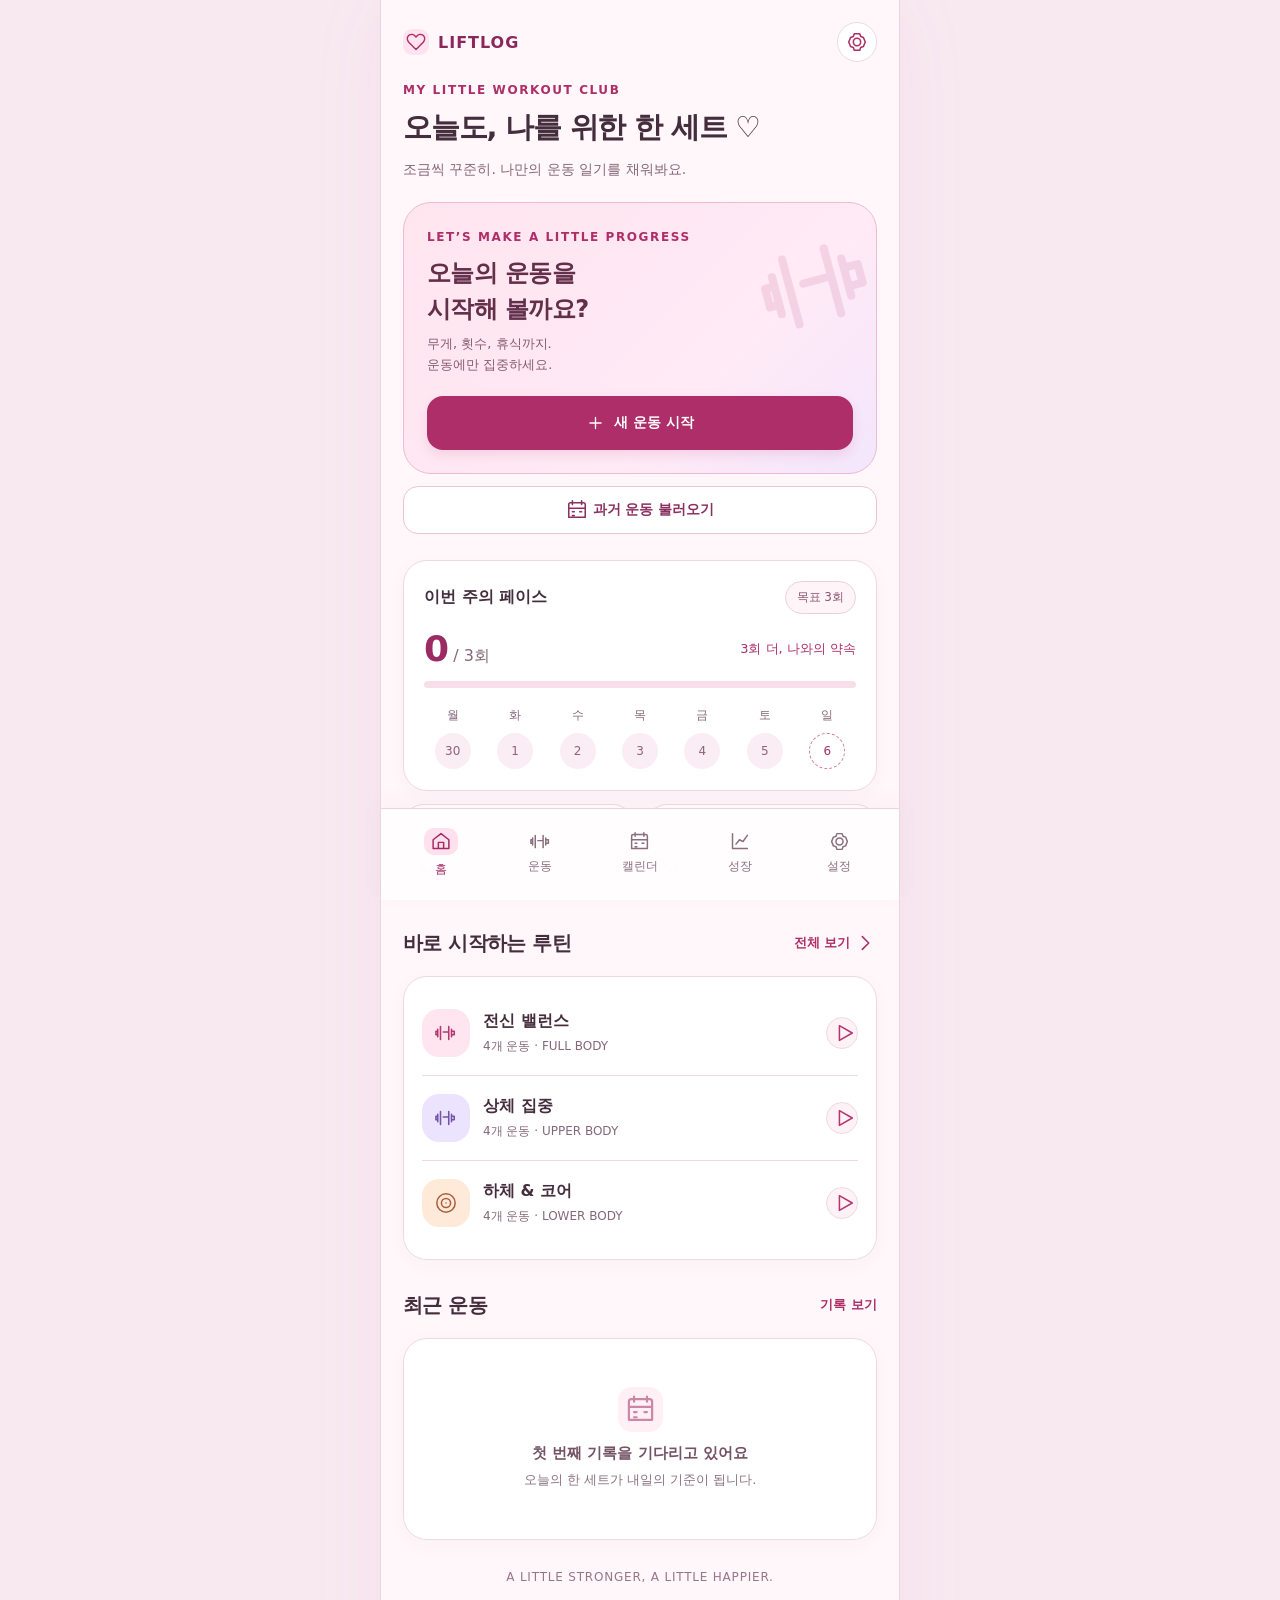
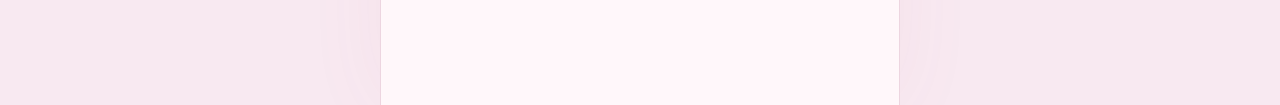
==== web/index.html @ 6907bd42 "Add iPhone installable web app and Berry Club design (v1.2.0)" ====
<!doctype html><html lang="ko"><head><meta charset="utf-8"><meta name="viewport" content="width=device-width,initial-scale=1,viewport-fit=cover"><meta name="theme-color" content="#fff7fa"><meta http-equiv="Content-Security-Policy" content="default-src 'self' data:; style-src 'self' 'unsafe-inline'; script-src 'self'; connect-src 'self'; img-src 'self' data:; object-src 'none'; base-uri 'none'"><meta name="apple-mobile-web-app-capable" content="yes"><meta name="apple-mobile-web-app-status-bar-style" content="default"><meta name="apple-mobile-web-app-title" content="리프트로그"><link rel="apple-touch-icon" href="apple-touch-icon.png"><link rel="manifest" href="manifest.webmanifest"><link rel="icon" href="icon-192.png"><meta name="description" content="나를 위한 귀여운 운동 기록. 캘린더, 타이머, 과거 운동 불러오기."><title>리프트로그 · LIFTLOG</title><link rel="stylesheet" href="style.css"><link rel="stylesheet" href="theme.css"></head><body><div id="app"></div><div id="overlay"></div><div id="toast" role="status"></div><input id="backup-file" type="file" accept="application/json,.json" hidden><script src="app.js"></script><script src="pwa.js"></script></body></html>
---- web/style.css ----
:root{--bg:#11151e;--surface:#1b222e;--raised:#252f3c;--border:#303947;--text:#f3f5f7;--muted:#98a3b4;--lime:#c8fa71;--blue:#a3c6ff;--red:#ffa5a5;--font:system-ui,-apple-system,'Segoe UI',sans-serif}*{box-sizing:border-box}html{color-scheme:dark}body{margin:0;background:var(--bg);color:var(--text);font-family:var(--font);font-size:14px;-webkit-tap-highlight-color:transparent}button,input,textarea,select{font:inherit}button{cursor:pointer;color:inherit;border:0;background:none}button:disabled{opacity:.35;cursor:default}button:focus-visible,input:focus-visible,textarea:focus-visible,select:focus-visible{outline:2px solid var(--lime);outline-offset:3px}input,textarea,select{background:var(--raised);color:var(--text);border:1px solid var(--border);border-radius:10px;padding:12px;min-width:0}textarea{resize:vertical;width:100%}h1,h2,h3,p{margin:0}h1{font-size:30px;letter-spacing:-1.3px;line-height:1.4}h2{font-size:20px;letter-spacing:-.6px}h3{font-size:16px}p{line-height:1.6}.muted{color:var(--muted)}.lime{color:var(--lime)}.small{font-size:12px}.eyebrow{font-size:10px;font-weight:800;letter-spacing:2.4px;color:var(--lime)}.screen{max-width:520px;margin:0 auto;min-height:100dvh;padding:24px 22px 116px}.head{display:flex;align-items:center;justify-content:space-between;margin-bottom:24px}.brand{font-size:17px;font-weight:900;letter-spacing:2px;display:flex;align-items:center;gap:9px}.brand svg{color:var(--lime)}.avatar,.icon-btn{width:40px;height:40px;border-radius:50%;background:var(--surface);display:grid;place-items:center}.avatar{color:var(--lime)}.icon{width:22px;height:22px;stroke:currentColor;stroke-width:1.7;fill:none;stroke-linecap:round;stroke-linejoin:round;vertical-align:middle}.row{display:flex;align-items:center;justify-content:space-between;gap:10px}.gap{gap:12px}.section{margin-top:26px}.section-title{margin-bottom:14px}.card{background:var(--surface);border:1px solid var(--border);border-radius:20px;padding:20px}.hero{position:relative;overflow:hidden;margin-top:23px;padding:25px;background:linear-gradient(120deg,#263730,#20292c);border:1px solid #445b40;border-radius:22px}.hero h2{font-size:24px;margin:10px 0 7px;position:relative;z-index:1;line-height:1.35}.hero p{max-width:230px;color:#b7c5bc;font-size:12px;position:relative;z-index:1}.hero-art{position:absolute;right:-15px;top:12px;width:135px;height:125px;transform:rotate(-20deg);opacity:.16;color:var(--lime)}.primary{background:var(--lime);color:#182119;font-weight:800;padding:16px 20px;border-radius:13px;display:flex;align-items:center;justify-content:center;gap:9px;width:100%;min-height:51px}.primary .icon{width:19px}.hero .primary{margin-top:23px}.secondary{background:var(--raised);border:1px solid var(--border);padding:12px 15px;border-radius:12px;font-weight:650}.text-btn{color:var(--lime);font-size:12px;font-weight:650;padding:7px 0}.pill{border:1px solid var(--border);color:var(--muted);font-size:11px;border-radius:30px;padding:7px 11px;background:var(--surface);display:inline-flex;align-items:center;gap:4px}.pill.active{background:var(--lime);color:#172014;border-color:var(--lime)}.week{display:grid;grid-template-columns:repeat(7,1fr);gap:5px;margin-top:21px}.day{text-align:center;font-size:11px;color:var(--muted)}.day span{display:grid;place-items:center;width:33px;height:33px;margin:9px auto 0;border-radius:50%;background:#252d3a;color:#bcc4ce}.day.done span{background:var(--lime);color:#172014}.day.today span{outline:1px solid var(--lime);color:var(--lime);background:transparent}.day.done.today span{background:var(--lime);color:#172014}.stats{display:flex;gap:10px;margin-top:13px}.stat{flex:1;background:var(--surface);border:1px solid var(--border);border-radius:16px;padding:16px 13px}.stat-label{font-size:11px;color:var(--muted)}.stat-value{font-size:23px;font-weight:800;margin-top:9px;letter-spacing:-.5px}.stat-value small{font-size:11px;color:var(--muted);font-weight:500}.routine{display:flex;gap:13px;align-items:center;padding:17px 0;border-bottom:1px solid var(--border)}.routine:last-child{border-bottom:0}.routine-art{display:grid;place-items:center;flex:none;width:48px;height:48px;background:#28372c;border-radius:14px;color:var(--lime)}.routine-art.blue{background:#253249;color:var(--blue)}.routine-art.peach{background:#3a302c;color:#eebc9c}.routine-info{flex:1}.routine-info p{font-size:11px;color:var(--muted);margin-top:5px}.routine .icon-btn{width:32px;height:32px;background:var(--raised)}.nav{position:fixed;bottom:0;left:50%;transform:translateX(-50%);width:100%;max-width:520px;display:flex;align-items:center;padding:12px 10px max(14px,env(safe-area-inset-bottom));background:#151b25f5;border-top:1px solid var(--border);backdrop-filter:blur(18px);z-index:10}.nav button{flex:1;color:#7f8b9c;font-size:10px;display:flex;align-items:center;gap:6px;flex-direction:column;padding:4px}.nav button.active{color:var(--lime)}.nav .icon{width:21px;height:21px}.empty{text-align:center;padding:24px 15px;color:var(--muted)}.empty .icon{width:36px;height:36px;color:#758497;margin-bottom:12px}.empty h3{color:var(--text);font-size:14px;margin-bottom:7px}.empty p{font-size:12px}.empty .secondary{margin-top:16px}.tip{display:flex;gap:13px;padding:17px;border-radius:15px;background:#1b2635;color:var(--blue);font-size:12px}.tip .icon{flex:none}.divider{height:1px;background:var(--border);margin:20px 0}.calendar-head{display:flex;align-items:center;justify-content:space-between;margin:20px 0}.calendar-grid{display:grid;grid-template-columns:repeat(7,1fr);gap:6px}.calendar-grid .label{font-size:11px;color:var(--muted);text-align:center;padding-bottom:13px}.calendar-date{height:46px;border-radius:13px;position:relative;font-size:14px}.calendar-date.today{border:1px solid #566d42}.calendar-date.has-record:after{content:'';width:4px;height:4px;background:var(--lime);border-radius:50%;position:absolute;bottom:6px;left:calc(50% - 2px)}.calendar-date.selected{background:var(--lime);color:#192114;font-weight:800}.calendar-date.selected:after{background:#192114}.calendar-date.future{color:#4e5a6b}.log-card{margin-top:12px;padding:18px}.log-card p{font-size:12px;color:var(--muted);margin-top:8px}.log-card .log-metrics{margin-top:16px;display:flex;gap:20px;font-size:12px;color:var(--blue)}.badge{font-size:10px;letter-spacing:.5px;background:#2a392c;color:var(--lime);border-radius:6px;padding:5px 8px}.detail-exercise{border-bottom:1px solid var(--border);padding:15px 0}.detail-exercise:last-child{border:0}.detail-exercise h3{margin-bottom:10px}.set-labels,.set-row{display:grid;grid-template-columns:28px 1fr 1fr 38px;gap:8px;align-items:center}.set-labels{font-size:10px;color:var(--muted);text-align:center;margin:18px 0 10px}.set-row{margin-bottom:9px}.set-row input{text-align:center;width:100%;padding:12px 3px;font-size:16px}.set-number{text-align:center;color:var(--muted);font-size:12px}.check{height:40px;border-radius:10px;background:var(--raised);color:var(--muted)}.check.done{background:var(--lime);color:#1a2415}.set-row.done input{background:#253226;border-color:#3d4d36}.exercise-card{margin-top:14px;padding:18px}.exercise-card .last{font-size:11px;color:var(--muted);margin-top:8px}.add-set{width:100%;margin-top:6px;border-radius:10px;background:var(--raised);padding:12px;color:var(--muted);font-size:12px}.workout-top{position:sticky;top:0;z-index:5;background:var(--bg);padding:0 0 13px}.workout-header{display:flex;justify-content:space-between;align-items:center}.elapsed{font-variant-numeric:tabular-nums;color:var(--lime);font-size:12px}.workout-bottom{display:flex;gap:10px;margin-top:20px}.workout-bottom button{flex:1}.timer-float{position:fixed;bottom:18px;left:50%;transform:translateX(-50%);width:calc(100% - 32px);max-width:488px;background:#c8fa71;color:#152014;padding:14px 17px;display:flex;align-items:center;justify-content:space-between;gap:10px;border-radius:18px;z-index:20;box-shadow:0 8px 35px #0006}.timer-float b{font-size:23px;font-variant-numeric:tabular-nums}.timer-float .icon-btn{background:#15201416;color:#152014;width:32px;height:32px}.timer-float .small{font-size:10px}.timer-time{font-size:70px;font-weight:800;letter-spacing:-4px;font-variant-numeric:tabular-nums;text-align:center;margin:32px 0}.timer-circle{position:relative;margin:25px auto;width:220px;height:220px;display:grid;place-items:center}.timer-circle svg{position:absolute;inset:0;transform:rotate(-90deg)}.timer-circle .timer-time{font-size:54px;letter-spacing:-2px;margin:0}.timer-controls{display:flex;justify-content:center;gap:8px;flex-wrap:wrap}.setting-row{display:flex;justify-content:space-between;align-items:center;gap:15px;padding:18px 0;border-bottom:1px solid var(--border)}.setting-row:last-child{border:0}.setting-row p{font-size:11px;color:var(--muted);margin-top:5px}.segmented{background:var(--bg);padding:4px;display:flex;border-radius:10px}.segmented button{padding:9px 14px;border-radius:7px;font-size:12px;color:var(--muted)}.segmented button.active{background:var(--lime);color:#182114;font-weight:800}.switch{height:28px;width:47px;border-radius:20px;background:#45505e;padding:3px}.switch span{display:block;width:22px;height:22px;border-radius:50%;background:white}.switch.on{background:var(--lime)}.switch.on span{margin-left:19px;background:#182114}.danger{color:var(--red)}.overlay-backdrop{position:fixed;inset:0;z-index:50;background:#0009;display:flex;justify-content:center;align-items:flex-end}.sheet{width:100%;max-width:520px;background:#1a222e;border:1px solid var(--border);border-bottom:0;border-radius:26px 26px 0 0;max-height:90dvh;overflow-y:auto;padding:12px 22px 30px;box-shadow:0 -12px 60px #0004}.handle{width:34px;height:4px;background:#485363;border-radius:4px;margin:0 auto 19px}.sheet-head{display:flex;justify-content:space-between;align-items:center;margin-bottom:20px}.sheet .primary{margin-top:18px;position:sticky;bottom:0}.sheet-input{width:100%;margin:12px 0}.filters{display:flex;gap:7px;overflow-x:auto;padding:6px 0 14px;scrollbar-width:none}.filters .pill{white-space:nowrap;padding:9px 14px}.exercise-choice{width:100%;text-align:left;display:flex;align-items:center;gap:12px;padding:15px 0;border-bottom:1px solid var(--border)}.exercise-choice .routine-art{width:41px;height:41px;border-radius:11px}.exercise-choice .box{width:23px;height:23px;border:1px solid #506072;border-radius:7px;display:grid;place-items:center;margin-left:auto;color:transparent}.exercise-choice.selected .box{background:var(--lime);color:#152014;border-color:var(--lime)}.exercise-choice p{font-size:11px;color:var(--muted);margin-top:4px}.form-label{display:block;font-size:12px;color:var(--muted);margin:17px 0 6px}.form-label+input,.form-label+select{width:100%}.sheet-actions{display:flex;gap:10px;margin-top:20px}.sheet-actions button{flex:1;position:static!important;margin:0!important}.chart{width:100%;height:150px;margin-top:18px}.chart text{font-size:9px;fill:var(--muted)}.chart .line{stroke:var(--lime);fill:none;stroke-width:3;stroke-linecap:round;stroke-linejoin:round}.bar-chart{height:120px;display:flex;gap:13px;align-items:flex-end;padding-top:13px}.bar{flex:1;text-align:center;font-size:10px;color:var(--muted)}.bar div{background:var(--lime);min-height:3px;max-height:90px;border-radius:6px 6px 3px 3px;margin-bottom:8px}.bar:nth-child(2n) div{background:#7fae53}.progress-track{height:7px;background:#334033;border-radius:10px;overflow:hidden;margin-top:12px}.progress-track span{display:block;height:100%;background:var(--lime);border-radius:10px}.big-number{font-size:36px;font-weight:800;letter-spacing:-1px}.micro{font-size:10px;color:var(--muted)}.toast{position:fixed;bottom:96px;left:50%;transform:translateX(-50%);background:#f1f4ec;color:#172012;max-width:90%;padding:13px 20px;border-radius:12px;z-index:100;font-size:13px;box-shadow:0 4px 30px #0005}.welcome-line{margin-top:9px;color:var(--muted);font-size:12px}.note{margin-top:14px}.full{width:100%}.search{display:flex;align-items:center;gap:10px;background:var(--raised);padding:0 13px;border-radius:12px;margin:14px 0 12px}.search input{flex:1;border:0;padding-left:0;width:100%;background:transparent}.subtabs{display:flex;gap:20px;margin:22px 0}.subtabs button{font-size:14px;color:var(--muted);padding:10px 0;border-bottom:2px solid transparent}.subtabs .active{color:var(--lime);border-color:var(--lime)}.note-label{font-size:11px;margin-top:12px;display:block;color:var(--muted)}.session-name{width:100%;font-size:20px;font-weight:800;border:0;background:transparent;padding:10px 0}.app-footer{margin-top:26px;text-align:center;color:#596677;font-size:10px;line-height:1.8;letter-spacing:1px}.compact{padding:14px 18px}.chart-select{width:100%;margin-top:17px}.success-mark{width:72px;height:72px;margin:16px auto 20px;background:var(--lime);color:#172012;border-radius:50%;display:grid;place-items:center}.success-mark .icon{width:35px;height:35px}.history-sets{display:flex;flex-wrap:wrap;gap:7px}.history-sets span{background:var(--raised);border-radius:7px;padding:7px 9px;font-size:12px}.mini-tag{font-size:9px;letter-spacing:.8px;color:var(--blue);border:1px solid #445773;border-radius:5px;padding:4px 6px}@media(min-width:600px){body{background:#090d13}.screen{background:var(--bg);border-left:1px solid #232d39;border-right:1px solid #232d39}.overlay-backdrop{align-items:center}.sheet{border-radius:24px;border-bottom:1px solid var(--border);max-height:85dvh}.nav{border-left:1px solid #232d39;border-right:1px solid #232d39}}@media(prefers-reduced-motion:no-preference){.screen{animation:enter .2s ease-out}.sheet{animation:slide .2s ease-out}@keyframes enter{from{opacity:.6;transform:translateY(4px)}to{opacity:1;transform:none}}@keyframes slide{from{transform:translateY(25px);opacity:.5}to{transform:none;opacity:1}}}

.history-choice{margin:0 0 12px;text-align:left;padding:16px 18px}.history-exercises{color:var(--muted);font-size:11px;line-height:1.6;margin-top:10px;overflow-wrap:anywhere}.history-choice .icon{width:18px}
---- web/theme.css ----
/* Berry Club: shared Android and iPhone visual system */
:root{--bg:#fff7fa;--surface:#fff;--raised:#fff0f5;--border:#f0d9e3;--text:#442d3c;--muted:#856878;--lime:#ad2e68;--blue:#6650a4;--red:#b9364e;--font:ui-rounded,'SF Pro Rounded',system-ui,-apple-system,'Segoe UI',sans-serif}html{color-scheme:light}body{background:#f8e9f1;font-size:16px}.screen{padding-top:max(22px,env(safe-area-inset-top));padding-bottom:calc(116px + env(safe-area-inset-bottom));background:var(--bg)}h1{font-size:29px;letter-spacing:-1.2px;line-height:1.4}h2{font-size:20px}.brand{font-size:16px;letter-spacing:1px;color:#8c275c}.brand .icon{width:26px;height:26px;background:#ffe4ef;border-radius:9px;padding:3px}.avatar,.icon-btn{border:1px solid var(--border);background:#fff}.eyebrow{font-size:12px;letter-spacing:1.6px;color:#ad2e68}.small,.welcome-line,.last,.routine-info p,.note-label,.setting-row p{font-size:13px}.micro,.stat-label,.pill,.set-labels,.app-footer,.tip,.nav button{font-size:12px}.head{margin-bottom:21px}.welcome-line{font-size:14px;line-height:1.8;max-width:340px}.card{border:1px solid var(--border);border-radius:24px;box-shadow:0 5px 20px #8b375408}.hero{margin-top:20px;border:1px solid #efb9cf;background:linear-gradient(135deg,#ffe5ee,#ffeaf6 65%,#f3e6fd);padding:23px;border-radius:28px}.hero h2{font-size:24px;line-height:1.5;color:#632f4b}.hero p{color:#865970;font-size:13px}.hero-art{opacity:.13;color:#b23771;right:0;top:24px;transform:rotate(-15deg);width:115px;height:115px}.hero .primary{margin-top:21px}.primary{background:#ad2e68;color:#fff;border-radius:16px;font-size:14px;box-shadow:0 5px 12px #ad2e6820;min-height:50px}.secondary{background:#fff;color:#8b2f60;border:1px solid #eac5d6;border-radius:15px;font-size:14px;min-height:44px}.text-btn{color:#ad2e68;font-size:13px;min-height:38px}.pill{background:#fff5f9;color:#8d536d;border-color:#ecd0de}.pill.active{background:#ad2e68;border-color:#ad2e68;color:#fff}.stats{gap:12px}.stat{border-radius:21px;padding:18px 15px;border-color:#f0d9e3;background:#fff}.stat-value{font-size:26px;color:#843858}.stat-value small{font-size:12px;color:#856878}.progress-track{background:#f7dfe9;border-radius:15px}.progress-track span{background:linear-gradient(90deg,#cf6291,#aa3069)}.big-number{color:#9b2b63}.week{margin-top:18px}.day{font-size:12px}.day span{height:36px;width:36px;color:#8d6478;background:#faedf3}.day.done span,.day.done.today span{background:#ad2e68;color:white}.day.today span{background:#fff;border:1px dashed #ce7b9e;outline:none;color:#a13267}.routine-art{width:48px;height:48px;border-radius:17px;background:#ffe5ef;color:#b33870}.routine-art.blue{background:#ece4ff;color:#7253a4}.routine-art.peach{background:#ffeada;color:#ad603d}.routine .icon-btn{background:#fff2f7;color:#b33870}.routine{padding:18px 0}.routine-info p{font-size:12px}.mini-tag{font-size:11px;color:#8063a3;background:#f9f4ff;border-color:#dacbe9}.nav{background:#fffdfef5;border-color:#eed4e0;padding-top:13px;padding-bottom:max(16px,env(safe-area-inset-bottom));box-shadow:0 -6px 20px #ac42680a}.nav button{color:#8c6d7d;font-size:12px;padding:6px}.nav button.active{color:#a22b64}.nav button.active .icon{background:#ffe0ed;border-radius:10px;width:34px;height:27px;padding:3px 6px}.tip{background:#f6edff;color:#72558d;border:1px solid #e7d9f3;border-radius:18px;font-size:13px}.empty{color:#8b7380;padding:28px 14px}.empty .icon{color:#cb87a4;background:#fff0f6;padding:7px;border-radius:14px;width:45px;height:45px}.empty h3{font-size:15px;color:#745365}.empty p{font-size:13px}.calendar-date{height:46px;background:#fff;border-radius:15px;color:#795767}.calendar-date.today{border:1px dashed #ce7b9e}.calendar-date.selected{background:#ad2e68;color:#fff}.calendar-date.selected:after{background:white}.calendar-date.future{color:#b9a1ad}.calendar-grid .label{font-size:12px}.badge{background:#ffe5ee;color:#9a3161;font-size:11px;border-radius:9px}.log-card .log-metrics{color:#8b4382;flex-wrap:wrap;font-size:13px;gap:12px}.log-card p{font-size:13px}.workout-top{background:var(--bg)}.exercise-card{padding:19px;border-radius:23px}.set-labels{font-size:12px;grid-template-columns:28px 1fr 1fr 44px}.set-row{grid-template-columns:28px 1fr 1fr 44px}.set-row input{background:#fff7fa;border-color:#efd6e1;border-radius:13px;font-size:16px;height:46px;color:#563247}.check{height:44px;border-radius:13px;background:#fff0f6;color:#b98ba2;border:1px solid #eed0df}.check.done{background:#ad2e68;color:white;border-color:#ad2e68}.set-row.done input{background:#ffedf4;border-color:#dda2bb}.add-set{background:#fff3f8;color:#985574;border:1px dashed #eac5d7;border-radius:13px;font-size:13px;min-height:44px}.set-number{color:#99748a;font-size:13px}.session-name{background:transparent;color:#69394f}.elapsed{color:#9b3266;font-size:13px}.workout-bottom button{font-size:13px;padding-left:10px;padding-right:10px}.timer-float{background:#ad2e68;color:white;border:1px solid #992d61;border-radius:22px}.timer-float .icon-btn{background:#ffffff20;border:0;color:white;width:40px;height:40px}.timer-float .small{font-size:12px}.timer-float .row{gap:8px}.timer-circle .timer-time{color:#8f2e60}.overlay-backdrop{background:#62314965;backdrop-filter:blur(3px)}.sheet{background:#fffbfd;border-color:#efd1df;border-radius:30px 30px 0 0;padding-bottom:max(30px,env(safe-area-inset-bottom));box-shadow:0 -12px 60px #71305215}.handle{background:#e3b4c9;width:40px;height:5px}.search{background:#fff0f6;border:1px solid #edd0df;color:#aa6c8b}.search input{background:transparent;font-size:16px;color:#543044}.exercise-choice{padding:17px 0}.exercise-choice p{font-size:12px}.exercise-choice .box{border-color:#ddabc2;background:#fff;border-radius:8px;flex-shrink:0}.exercise-choice.selected .box{background:#ad2e68;border-color:#ad2e68;color:#fff}.history-sets span{background:#fff0f6;color:#864766;font-size:13px}.history-exercises{font-size:12px}.history-choice{border-radius:20px}.segmented{background:#ffedf5}.segmented button{font-size:14px;padding:10px 12px}.segmented button.active{background:#ad2e68;color:white}.switch{background:#e4cad7;min-height:28px}.switch.on{background:#ad2e68}.switch.on span{background:white}.toast{background:#68284e;color:#fff;border:1px solid #8d426c;font-size:14px;border-radius:17px}.bar div{background:#bc4a81}.bar:nth-child(2n) div{background:#dfa2be}.chart .line{stroke:#ad2e68}.chart text{font-size:11px}.success-mark{background:#ffe0ec;color:#a32d64}.app-footer{color:#977688;letter-spacing:.8px;font-size:12px;line-height:1.9}.danger{color:#b9364e}.setting-row{gap:10px}.setting-row h3{font-size:15px}select{background:#fff1f7;border-color:#e9c9d8;color:#77435e;padding:11px 8px}.setting-row select{font-size:14px}.form-label{font-size:14px}.form-label+input,.form-label+select{font-size:16px}.install-note{padding:16px;background:#fff;border:1px dashed #d78caf;border-radius:18px;margin-top:15px;font-size:13px;color:#905371}.flower-tag{color:#b54077;font-size:16px;letter-spacing:6px}.record-stamp{color:#b64179}.ios-install-heading{font-size:15px;color:#904165}.settings-ios{margin-top:16px}.ios-install-actions{display:flex;gap:8px;flex-wrap:wrap}.ios-install-actions button{flex:1;white-space:nowrap}input,textarea{font-size:16px}input[type=number]{appearance:textfield}input::-webkit-inner-spin-button{appearance:none}#workout-notes{background:#fff;border-color:var(--border)}@media(min-width:600px){.screen,.nav{border-left:1px solid #edd5e0;border-right:1px solid #edd5e0}.screen{box-shadow:0 0 80px #bf5c7b0d}.sheet{border-radius:28px}}@media(max-width:360px){.screen{padding-left:16px;padding-right:16px}.hero{padding:20px}.timer-float .row{gap:4px}.timer-float .small{font-size:11px}.big-number{font-size:32px}}@media(prefers-reduced-motion:no-preference){.primary:active,.secondary:active,.check:active{transform:scale(.98);transition:transform .15s}.nav button.active .icon{animation:pop .3s ease-out}@keyframes pop{50%{transform:scale(1.12)}100%{transform:scale(1)}}}
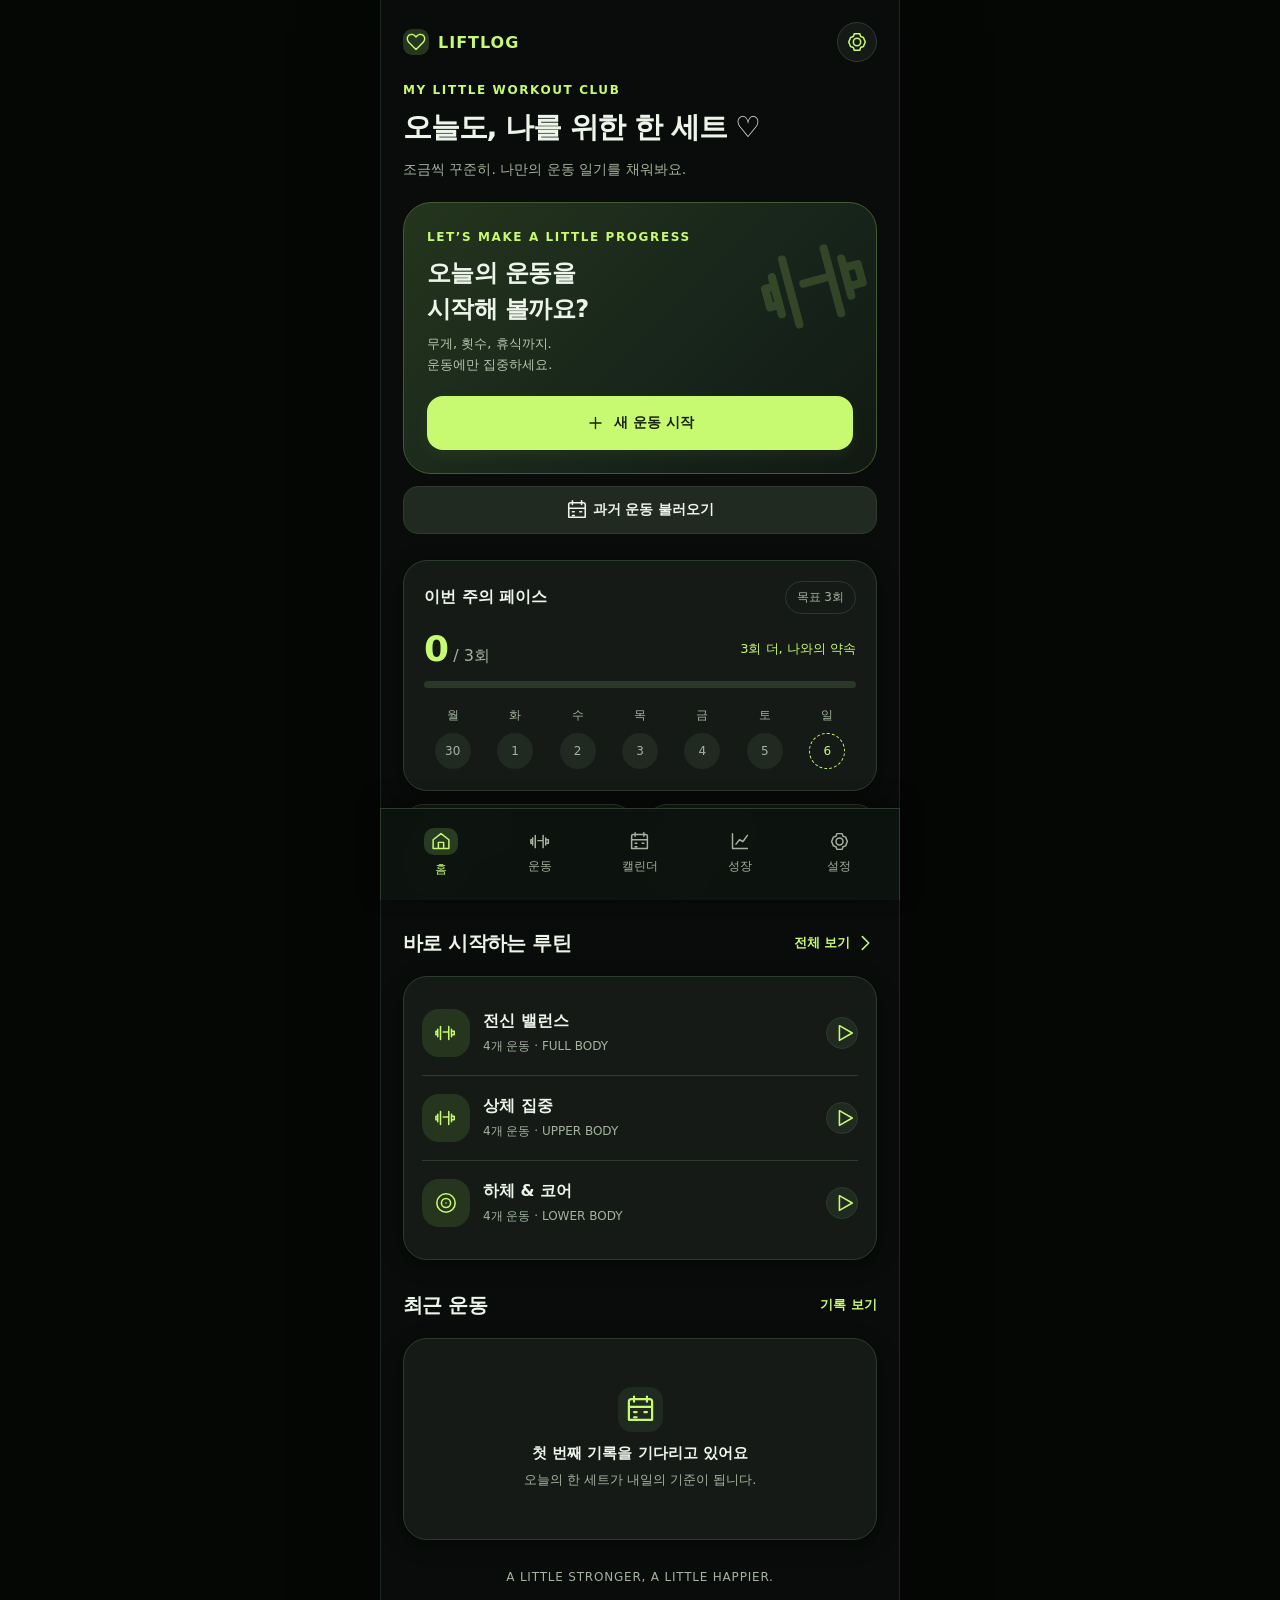
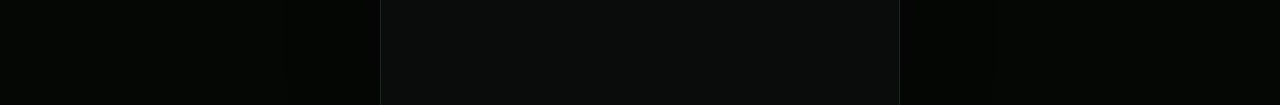
==== commit dc0c7cc1: "Apply black and lime theme across app, timer and widgets (1.3.1)" ====
--- a/web/index.html
+++ b/web/index.html
@@ -1 +1,2 @@
-<!doctype html><html lang="ko"><head><meta charset="utf-8"><meta name="viewport" content="width=device-width,initial-scale=1,viewport-fit=cover"><meta name="theme-color" content="#fff7fa"><meta http-equiv="Content-Security-Policy" content="default-src 'self' data:; style-src 'self' 'unsafe-inline'; script-src 'self'; connect-src 'self'; img-src 'self' data:; object-src 'none'; base-uri 'none'"><meta name="apple-mobile-web-app-capable" content="yes"><meta name="apple-mobile-web-app-status-bar-style" content="default"><meta name="apple-mobile-web-app-title" content="리프트로그"><link rel="apple-touch-icon" href="apple-touch-icon.png"><link rel="manifest" href="manifest.webmanifest"><link rel="icon" href="icon-192.png"><meta name="description" content="나를 위한 귀여운 운동 기록. 캘린더, 타이머, 과거 운동 불러오기."><title>리프트로그 · LIFTLOG</title><link rel="stylesheet" href="style.css"><link rel="stylesheet" href="theme.css"></head><body><div id="app"></div><div id="overlay"></div><div id="toast" role="status"></div><input id="backup-file" type="file" accept="application/json,.json" hidden><script src="app.js"></script><script src="pwa.js"></script></body></html>
+<!doctype html><html lang="ko"><head><meta charset="utf-8"><meta name="viewport" content="width=device-width,initial-scale=1,viewport-fit=cover"><meta name="theme-color" content="#090c0a"><meta http-equiv="Content-Security-Policy" content="default-src 'self' data:; style-src 'self' 'unsafe-inline'; script-src 'self'; connect-src 'self'; img-src 'self' data:; object-src 'none'; base-uri 'none'"><meta name="apple-mobile-web-app-capable" content="yes"><meta name="apple-mobile-web-app-status-bar-style" content="black-translucent"><meta name="apple-mobile-web-app-title" content="리프트로그"><link rel="apple-touch-icon" href="apple-touch-icon.png"><link rel="manifest" href="manifest.webmanifest"><link rel="icon" href="icon-192.png"><meta name="description" content="나를 위한 귀여운 운동 기록. 캘린더, 타이머, 과거 운동 불러오기."><title>리프트로그 · LIFTLOG</title><link rel="stylesheet" href="style.css"><link rel="stylesheet" href="theme.css"></head><body><div id="app"></div><div id="overlay"></div><div id="toast" role="status"></div><input id="backup-file" type="file" accept="application/json,.json" hidden><script src="app.js"></script><script src="pwa.js"></script></body></html>
+
--- a/web/theme.css
+++ b/web/theme.css
@@ -1,2 +1,37 @@
 /* Berry Club: shared Android and iPhone visual system */
-:root{--bg:#fff7fa;--surface:#fff;--raised:#fff0f5;--border:#f0d9e3;--text:#442d3c;--muted:#856878;--lime:#ad2e68;--blue:#6650a4;--red:#b9364e;--font:ui-rounded,'SF Pro Rounded',system-ui,-apple-system,'Segoe UI',sans-serif}html{color-scheme:light}body{background:#f8e9f1;font-size:16px}.screen{padding-top:max(22px,env(safe-area-inset-top));padding-bottom:calc(116px + env(safe-area-inset-bottom));background:var(--bg)}h1{font-size:29px;letter-spacing:-1.2px;line-height:1.4}h2{font-size:20px}.brand{font-size:16px;letter-spacing:1px;color:#8c275c}.brand .icon{width:26px;height:26px;background:#ffe4ef;border-radius:9px;padding:3px}.avatar,.icon-btn{border:1px solid var(--border);background:#fff}.eyebrow{font-size:12px;letter-spacing:1.6px;color:#ad2e68}.small,.welcome-line,.last,.routine-info p,.note-label,.setting-row p{font-size:13px}.micro,.stat-label,.pill,.set-labels,.app-footer,.tip,.nav button{font-size:12px}.head{margin-bottom:21px}.welcome-line{font-size:14px;line-height:1.8;max-width:340px}.card{border:1px solid var(--border);border-radius:24px;box-shadow:0 5px 20px #8b375408}.hero{margin-top:20px;border:1px solid #efb9cf;background:linear-gradient(135deg,#ffe5ee,#ffeaf6 65%,#f3e6fd);padding:23px;border-radius:28px}.hero h2{font-size:24px;line-height:1.5;color:#632f4b}.hero p{color:#865970;font-size:13px}.hero-art{opacity:.13;color:#b23771;right:0;top:24px;transform:rotate(-15deg);width:115px;height:115px}.hero .primary{margin-top:21px}.primary{background:#ad2e68;color:#fff;border-radius:16px;font-size:14px;box-shadow:0 5px 12px #ad2e6820;min-height:50px}.secondary{background:#fff;color:#8b2f60;border:1px solid #eac5d6;border-radius:15px;font-size:14px;min-height:44px}.text-btn{color:#ad2e68;font-size:13px;min-height:38px}.pill{background:#fff5f9;color:#8d536d;border-color:#ecd0de}.pill.active{background:#ad2e68;border-color:#ad2e68;color:#fff}.stats{gap:12px}.stat{border-radius:21px;padding:18px 15px;border-color:#f0d9e3;background:#fff}.stat-value{font-size:26px;color:#843858}.stat-value small{font-size:12px;color:#856878}.progress-track{background:#f7dfe9;border-radius:15px}.progress-track span{background:linear-gradient(90deg,#cf6291,#aa3069)}.big-number{color:#9b2b63}.week{margin-top:18px}.day{font-size:12px}.day span{height:36px;width:36px;color:#8d6478;background:#faedf3}.day.done span,.day.done.today span{background:#ad2e68;color:white}.day.today span{background:#fff;border:1px dashed #ce7b9e;outline:none;color:#a13267}.routine-art{width:48px;height:48px;border-radius:17px;background:#ffe5ef;color:#b33870}.routine-art.blue{background:#ece4ff;color:#7253a4}.routine-art.peach{background:#ffeada;color:#ad603d}.routine .icon-btn{background:#fff2f7;color:#b33870}.routine{padding:18px 0}.routine-info p{font-size:12px}.mini-tag{font-size:11px;color:#8063a3;background:#f9f4ff;border-color:#dacbe9}.nav{background:#fffdfef5;border-color:#eed4e0;padding-top:13px;padding-bottom:max(16px,env(safe-area-inset-bottom));box-shadow:0 -6px 20px #ac42680a}.nav button{color:#8c6d7d;font-size:12px;padding:6px}.nav button.active{color:#a22b64}.nav button.active .icon{background:#ffe0ed;border-radius:10px;width:34px;height:27px;padding:3px 6px}.tip{background:#f6edff;color:#72558d;border:1px solid #e7d9f3;border-radius:18px;font-size:13px}.empty{color:#8b7380;padding:28px 14px}.empty .icon{color:#cb87a4;background:#fff0f6;padding:7px;border-radius:14px;width:45px;height:45px}.empty h3{font-size:15px;color:#745365}.empty p{font-size:13px}.calendar-date{height:46px;background:#fff;border-radius:15px;color:#795767}.calendar-date.today{border:1px dashed #ce7b9e}.calendar-date.selected{background:#ad2e68;color:#fff}.calendar-date.selected:after{background:white}.calendar-date.future{color:#b9a1ad}.calendar-grid .label{font-size:12px}.badge{background:#ffe5ee;color:#9a3161;font-size:11px;border-radius:9px}.log-card .log-metrics{color:#8b4382;flex-wrap:wrap;font-size:13px;gap:12px}.log-card p{font-size:13px}.workout-top{background:var(--bg)}.exercise-card{padding:19px;border-radius:23px}.set-labels{font-size:12px;grid-template-columns:28px 1fr 1fr 44px}.set-row{grid-template-columns:28px 1fr 1fr 44px}.set-row input{background:#fff7fa;border-color:#efd6e1;border-radius:13px;font-size:16px;height:46px;color:#563247}.check{height:44px;border-radius:13px;background:#fff0f6;color:#b98ba2;border:1px solid #eed0df}.check.done{background:#ad2e68;color:white;border-color:#ad2e68}.set-row.done input{background:#ffedf4;border-color:#dda2bb}.add-set{background:#fff3f8;color:#985574;border:1px dashed #eac5d7;border-radius:13px;font-size:13px;min-height:44px}.set-number{color:#99748a;font-size:13px}.session-name{background:transparent;color:#69394f}.elapsed{color:#9b3266;font-size:13px}.workout-bottom button{font-size:13px;padding-left:10px;padding-right:10px}.timer-float{background:#ad2e68;color:white;border:1px solid #992d61;border-radius:22px}.timer-float .icon-btn{background:#ffffff20;border:0;color:white;width:40px;height:40px}.timer-float .small{font-size:12px}.timer-float .row{gap:8px}.timer-circle .timer-time{color:#8f2e60}.overlay-backdrop{background:#62314965;backdrop-filter:blur(3px)}.sheet{background:#fffbfd;border-color:#efd1df;border-radius:30px 30px 0 0;padding-bottom:max(30px,env(safe-area-inset-bottom));box-shadow:0 -12px 60px #71305215}.handle{background:#e3b4c9;width:40px;height:5px}.search{background:#fff0f6;border:1px solid #edd0df;color:#aa6c8b}.search input{background:transparent;font-size:16px;color:#543044}.exercise-choice{padding:17px 0}.exercise-choice p{font-size:12px}.exercise-choice .box{border-color:#ddabc2;background:#fff;border-radius:8px;flex-shrink:0}.exercise-choice.selected .box{background:#ad2e68;border-color:#ad2e68;color:#fff}.history-sets span{background:#fff0f6;color:#864766;font-size:13px}.history-exercises{font-size:12px}.history-choice{border-radius:20px}.segmented{background:#ffedf5}.segmented button{font-size:14px;padding:10px 12px}.segmented button.active{background:#ad2e68;color:white}.switch{background:#e4cad7;min-height:28px}.switch.on{background:#ad2e68}.switch.on span{background:white}.toast{background:#68284e;color:#fff;border:1px solid #8d426c;font-size:14px;border-radius:17px}.bar div{background:#bc4a81}.bar:nth-child(2n) div{background:#dfa2be}.chart .line{stroke:#ad2e68}.chart text{font-size:11px}.success-mark{background:#ffe0ec;color:#a32d64}.app-footer{color:#977688;letter-spacing:.8px;font-size:12px;line-height:1.9}.danger{color:#b9364e}.setting-row{gap:10px}.setting-row h3{font-size:15px}select{background:#fff1f7;border-color:#e9c9d8;color:#77435e;padding:11px 8px}.setting-row select{font-size:14px}.form-label{font-size:14px}.form-label+input,.form-label+select{font-size:16px}.install-note{padding:16px;background:#fff;border:1px dashed #d78caf;border-radius:18px;margin-top:15px;font-size:13px;color:#905371}.flower-tag{color:#b54077;font-size:16px;letter-spacing:6px}.record-stamp{color:#b64179}.ios-install-heading{font-size:15px;color:#904165}.settings-ios{margin-top:16px}.ios-install-actions{display:flex;gap:8px;flex-wrap:wrap}.ios-install-actions button{flex:1;white-space:nowrap}input,textarea{font-size:16px}input[type=number]{appearance:textfield}input::-webkit-inner-spin-button{appearance:none}#workout-notes{background:#fff;border-color:var(--border)}@media(min-width:600px){.screen,.nav{border-left:1px solid #edd5e0;border-right:1px solid #edd5e0}.screen{box-shadow:0 0 80px #bf5c7b0d}.sheet{border-radius:28px}}@media(max-width:360px){.screen{padding-left:16px;padding-right:16px}.hero{padding:20px}.timer-float .row{gap:4px}.timer-float .small{font-size:11px}.big-number{font-size:32px}}@media(prefers-reduced-motion:no-preference){.primary:active,.secondary:active,.check:active{transform:scale(.98);transition:transform .15s}.nav button.active .icon{animation:pop .3s ease-out}@keyframes pop{50%{transform:scale(1.12)}100%{transform:scale(1)}}}
+:root{--bg:#151a16;--surface:#151a16;--raised:#151a16;--border:#1c251e;--text:#edf4e9;--muted:#a4b29f;--lime:#c8fa71;--blue:#c8fa71;--red:#bd3548;--font:ui-rounded,'SF Pro Rounded',system-ui,-apple-system,'Segoe UI',sans-serif}html{color-scheme:dark}body{background:#151a16;font-size:16px}.screen{padding-top:max(22px,env(safe-area-inset-top));padding-bottom:calc(116px + env(safe-area-inset-bottom));background:var(--bg)}h1{font-size:29px;letter-spacing:-1.2px;line-height:1.4}h2{font-size:20px}.brand{font-size:16px;letter-spacing:1px;color:#c8fa71}.brand .icon{width:26px;height:26px;background:#151a16;border-radius:9px;padding:3px}.avatar,.icon-btn{border:1px solid var(--border);background:#151a16}.eyebrow{font-size:12px;letter-spacing:1.6px;color:#c8fa71}.small,.welcome-line,.last,.routine-info p,.note-label,.setting-row p{font-size:13px}.micro,.stat-label,.pill,.set-labels,.app-footer,.tip,.nav button{font-size:12px}.head{margin-bottom:21px}.welcome-line{font-size:14px;line-height:1.8;max-width:340px}.card{border:1px solid var(--border);border-radius:24px;box-shadow:0 5px 20px #00000066}.hero{margin-top:20px;border:1px solid #2b3a2c;background:linear-gradient(135deg,#151a16,#151a16 65%,#151a16);padding:23px;border-radius:28px}.hero h2{font-size:24px;line-height:1.5;color:#edf4e9}.hero p{color:#a4b29f;font-size:13px}.hero-art{opacity:.13;color:#c8fa71;right:0;top:24px;transform:rotate(-15deg);width:115px;height:115px}.hero .primary{margin-top:21px}.primary{background:#c8fa71;color:#151a16;border-radius:16px;font-size:14px;box-shadow:0 5px 12px #00000066;min-height:50px}.secondary{background:#151a16;color:#c8fa71;border:1px solid #2b3a2c;border-radius:15px;font-size:14px;min-height:44px}.text-btn{color:#c8fa71;font-size:13px;min-height:38px}.pill{background:#151a16;color:#a4b29f;border-color:#2b3a2c}.pill.active{background:#c8fa71;border-color:#c8fa71;color:#151a16}.stats{gap:12px}.stat{border-radius:21px;padding:18px 15px;border-color:#1c251e;background:#151a16}.stat-value{font-size:26px;color:#c8fa71}.stat-value small{font-size:12px;color:#a4b29f}.progress-track{background:#1c251e;border-radius:15px}.progress-track span{background:linear-gradient(90deg,#c8fa71,#c8fa71)}.big-number{color:#c8fa71}.week{margin-top:18px}.day{font-size:12px}.day span{height:36px;width:36px;color:#a4b29f;background:#151a16}.day.done span,.day.done.today span{background:#c8fa71;color:white}.day.today span{background:#151a16;border:1px dashed #c8fa71;outline:none;color:#c8fa71}.routine-art{width:48px;height:48px;border-radius:17px;background:#151a16;color:#c8fa71}.routine-art.blue{background:#151a16;color:#c8fa71}.routine-art.peach{background:#1c251e;color:#c8fa71}.routine .icon-btn{background:#151a16;color:#c8fa71}.routine{padding:18px 0}.routine-info p{font-size:12px}.mini-tag{font-size:11px;color:#c8fa71;background:#151a16;border-color:#2b3a2c}.nav{background:#00000066;border-color:#1c251e;padding-top:13px;padding-bottom:max(16px,env(safe-area-inset-bottom));box-shadow:0 -6px 20px #00000066}.nav button{color:#a4b29f;font-size:12px;padding:6px}.nav button.active{color:#c8fa71}.nav button.active .icon{background:#1c251e;border-radius:10px;width:34px;height:27px;padding:3px 6px}.tip{background:#151a16;color:#c8fa71;border:1px solid #1c251e;border-radius:18px;font-size:13px}.empty{color:#a4b29f;padding:28px 14px}.empty .icon{color:#5d7752;background:#151a16;padding:7px;border-radius:14px;width:45px;height:45px}.empty h3{font-size:15px;color:#edf4e9}.empty p{font-size:13px}.calendar-date{height:46px;background:#151a16;border-radius:15px;color:#edf4e9}.calendar-date.today{border:1px dashed #c8fa71}.calendar-date.selected{background:#c8fa71;color:#151a16}.calendar-date.selected:after{background:white}.calendar-date.future{color:#5d7752}.calendar-grid .label{font-size:12px}.badge{background:#151a16;color:#c8fa71;font-size:11px;border-radius:9px}.log-card .log-metrics{color:#c8fa71;flex-wrap:wrap;font-size:13px;gap:12px}.log-card p{font-size:13px}.workout-top{background:var(--bg)}.exercise-card{padding:19px;border-radius:23px}.set-labels{font-size:12px;grid-template-columns:28px 1fr 1fr 44px}.set-row{grid-template-columns:28px 1fr 1fr 44px}.set-row input{background:#151a16;border-color:#1c251e;border-radius:13px;font-size:16px;height:46px;color:#edf4e9}.check{height:44px;border-radius:13px;background:#151a16;color:#c8fa71;border:1px solid #2b3a2c}.check.done{background:#c8fa71;color:white;border-color:#c8fa71}.set-row.done input{background:#151a16;border-color:#5d7752}.add-set{background:#151a16;color:#a4b29f;border:1px dashed #2b3a2c;border-radius:13px;font-size:13px;min-height:44px}.set-number{color:#a4b29f;font-size:13px}.session-name{background:transparent;color:#edf4e9}.elapsed{color:#c8fa71;font-size:13px}.workout-bottom button{font-size:13px;padding-left:10px;padding-right:10px}.timer-float{background:#c8fa71;color:white;border:1px solid #c8fa71;border-radius:22px}.timer-float .icon-btn{background:#c8fa7120;border:0;color:white;width:40px;height:40px}.timer-float .small{font-size:12px}.timer-float .row{gap:8px}.timer-circle .timer-time{color:#c8fa71}.overlay-backdrop{background:#00000066;backdrop-filter:blur(3px)}.sheet{background:#151a16;border-color:#2b3a2c;border-radius:30px 30px 0 0;padding-bottom:max(30px,env(safe-area-inset-bottom));box-shadow:0 -12px 60px #00000066}.handle{background:#2b3a2c;width:40px;height:5px}.search{background:#151a16;border:1px solid #2b3a2c;color:#a4b29f}.search input{background:transparent;font-size:16px;color:#edf4e9}.exercise-choice{padding:17px 0}.exercise-choice p{font-size:12px}.exercise-choice .box{border-color:#5d7752;background:#151a16;border-radius:8px;flex-shrink:0}.exercise-choice.selected .box{background:#c8fa71;border-color:#c8fa71;color:#151a16}.history-sets span{background:#151a16;color:#a4b29f;font-size:13px}.history-exercises{font-size:12px}.history-choice{border-radius:20px}.segmented{background:#151a16}.segmented button{font-size:14px;padding:10px 12px}.segmented button.active{background:#c8fa71;color:white}.switch{background:#2b3a2c;min-height:28px}.switch.on{background:#c8fa71}.switch.on span{background:white}.toast{background:#c8fa71;color:#151a16;border:1px solid #c8fa71;font-size:14px;border-radius:17px}.bar div{background:#c8fa71}.bar:nth-child(2n) div{background:#5d7752}.chart .line{stroke:#c8fa71}.chart text{font-size:11px}.success-mark{background:#1c251e;color:#c8fa71}.app-footer{color:#a4b29f;letter-spacing:.8px;font-size:12px;line-height:1.9}.danger{color:#bd3548}.setting-row{gap:10px}.setting-row h3{font-size:15px}select{background:#151a16;border-color:#2b3a2c;color:#edf4e9;padding:11px 8px}.setting-row select{font-size:14px}.form-label{font-size:14px}.form-label+input,.form-label+select{font-size:16px}.install-note{padding:16px;background:#151a16;border:1px dashed #5d7752;border-radius:18px;margin-top:15px;font-size:13px;color:#c8fa71}.flower-tag{color:#c8fa71;font-size:16px;letter-spacing:6px}.record-stamp{color:#c8fa71}.ios-install-heading{font-size:15px;color:#c8fa71}.settings-ios{margin-top:16px}.ios-install-actions{display:flex;gap:8px;flex-wrap:wrap}.ios-install-actions button{flex:1;white-space:nowrap}input,textarea{font-size:16px}input[type=number]{appearance:textfield}input::-webkit-inner-spin-button{appearance:none}#workout-notes{background:#151a16;border-color:var(--border)}@media(min-width:600px){.screen,.nav{border-left:1px solid #1c251e;border-right:1px solid #1c251e}.screen{box-shadow:0 0 80px #00000066}.sheet{border-radius:28px}}@media(max-width:360px){.screen{padding-left:16px;padding-right:16px}.hero{padding:20px}.timer-float .row{gap:4px}.timer-float .small{font-size:11px}.big-number{font-size:32px}}@media(prefers-reduced-motion:no-preference){.primary:active,.secondary:active,.check:active{transform:scale(.98);transition:transform .15s}.nav button.active .icon{animation:pop .3s ease-out}@keyframes pop{50%{transform:scale(1.12)}100%{transform:scale(1)}}}
+
+
+/* Keep search and actions above the visible keyboard; only results scroll. */
+.overlay-backdrop{top:var(--vv-top,0px);height:var(--vv-height,100dvh);bottom:auto;overscroll-behavior:contain}
+.sheet{display:flex;flex-direction:column;overflow:hidden;max-height:calc(var(--vv-height,100dvh) - 12px);padding-bottom:max(12px,env(safe-area-inset-bottom));min-height:0}
+.sheet>.handle,.sheet>.sheet-head{flex-shrink:0}.sheet-head{margin-bottom:10px}.sheet-content{min-height:0;overflow-y:auto;overscroll-behavior:contain;scroll-padding:16px}
+.sheet[data-kind=picker]{height:calc(var(--vv-height,100dvh) - 16px)}
+.sheet[data-kind=picker] .sheet-content{display:flex;flex-direction:column;overflow:hidden;flex:1}
+.picker-toolbar,.picker-footer{flex-shrink:0;background:#151a16}.picker-toolbar .search{margin-top:0;margin-bottom:6px}.picker-toolbar .filters{padding-bottom:8px}.picker-toolbar .micro{padding-bottom:6px}.picker-list{overflow:auto;overscroll-behavior:contain;min-height:0;flex:1}.picker-footer{padding-top:8px;border-top:1px solid var(--border)}.picker-footer #picker-add{position:static;margin:0;min-height:48px}
+.sheet-content .search{position:sticky;top:0;z-index:2}.sheet-content>input{scroll-margin:12px}.set-swipe{position:relative;overflow:hidden;border-radius:13px;margin-bottom:9px;background:#bd3548}.set-row{position:relative;z-index:1;background:var(--surface);margin:0;min-height:48px;touch-action:pan-y;transition:transform .15s ease}.set-number{cursor:grab;display:grid;place-items:center;align-self:stretch;min-height:48px}.set-number:after{content:'⋮';font-size:16px;opacity:.45}.swipe-delete{position:absolute;right:0;top:0;bottom:0;width:96px;color:#151a16;font-size:13px;display:flex;align-items:center;justify-content:center;gap:5px}.swipe-delete:focus-visible{z-index:3;outline-offset:-3px}.swipe-delete .icon{width:18px}.add-set{font-weight:700;color:#c8fa71;min-height:50px;font-size:14px;margin-top:8px}.quick-sets{width:100%;min-height:40px;color:#a4b29f;font-size:13px;margin-top:4px}.undo-set{color:white;font-weight:800;text-decoration:underline;padding:4px 8px}.keyboard-open .timer-float{display:none}.keyboard-open .sheet>.handle{margin-bottom:8px}.keyboard-open .sheet-head{margin-bottom:6px}
+
+/* Workout workspace */
+.workout-screen{padding-bottom:220px}.workout-header .finish-top{background:var(--lime);color:#151a16;min-height:42px;padding:0 20px;border-radius:13px;font-size:14px;font-weight:800}.workout-top{padding-top:5px;margin-top:-5px}.workout-clock-panel{display:flex;align-items:center;justify-content:space-between;margin-top:10px;padding:12px 15px;border-radius:17px;background:#151a16;border:1px solid var(--border)}.workout-clock-panel strong{display:block;font-size:25px;letter-spacing:1px;font-variant-numeric:tabular-nums;color:#c8fa71;margin-top:3px}.workout-clock-panel .icon-btn{width:40px;height:40px}.workout-progress{height:5px;background:#1c251e;border-radius:5px;margin-top:12px;overflow:hidden}.workout-progress>span{display:block;height:100%;background:#c8fa71;transition:width .2s}.swipe-hint{margin-top:10px}.exercise-shortcuts{display:flex;gap:10px;align-items:center;margin-top:12px;flex-wrap:wrap}.exercise-shortcuts .pill{font-size:12px}.exercise-shortcuts .icon{width:15px;height:15px}.duration-fields{display:flex;gap:12px;margin:20px 0}.duration-fields label{flex:1;min-width:0;font-size:13px;color:var(--muted)}.duration-fields input{display:block;width:100%;margin-top:7px;font-size:20px;background:#151a16}.time-review{background:#1c251e;border:1px solid #2b3a2c;color:#c8fa71;padding:16px;border-radius:17px;margin:14px 0;font-size:13px}.time-review p{margin:5px 0 12px}.time-review .secondary{font-size:12px}.rest-dock{position:fixed;left:50%;transform:translateX(-50%);bottom:max(8px,env(safe-area-inset-bottom));width:calc(100% - 24px);max-width:496px;background:#151a16;border:1px solid #2b3a2c;border-radius:21px;z-index:25;box-shadow:0 6px 32px #00000066;overflow:hidden;padding:0 14px 7px;color:#c8fa71}.dock-progress{height:4px;background:#1c251e;margin:0 -14px}.dock-progress i{display:block;height:100%;background:#c8fa71;transition:width .4s linear}.dock-top{display:flex;align-items:center;justify-content:space-between;gap:6px;min-height:70px}.dock-time{text-align:left;min-width:74px;padding:7px 0}.dock-time .micro{display:block}.dock-time b{display:block;font-size:26px;line-height:1.2;font-variant-numeric:tabular-nums;color:#c8fa71}.dock-controls{display:flex;align-items:center;gap:5px}.dock-play{height:42px;width:42px;background:#c8fa71;color:white;border-radius:50%;display:grid;place-items:center}.dock-play .icon{width:20px;height:20px}.dock-adjust{min-width:36px;min-height:42px;border:1px solid #1c251e;border-radius:11px;color:#c8fa71;font-size:13px;font-weight:750}.dock-skip{min-height:42px;font-size:12px;padding:0 4px;color:#a4b29f}.dock-next{font-size:12px;width:100%;text-align:left;padding:9px 0 4px;border-top:1px solid #1c251e;white-space:nowrap;overflow:hidden;text-overflow:ellipsis;color:#a4b29f;min-height:32px}.rest-large{text-align:center;padding:20px 0}.rest-large>*{display:block}.rest-large strong{font-size:68px;color:#c8fa71;letter-spacing:-2px;font-variant-numeric:tabular-nums;margin:10px 0}.rest-presets{display:flex;flex-wrap:wrap;gap:8px;justify-content:center;margin:18px 0}.rest-presets .pill{min-width:60px;min-height:40px;justify-content:center;font-variant-numeric:tabular-nums}.timer-adjust{display:flex;align-items:center;gap:10px}.timer-adjust .primary{flex:1;margin:0;position:static;min-width:0}.timer-adjust>.secondary{padding:12px 8px}.sheet .form-label input{display:block;width:100%;margin-top:8px}.editing-set .rest-dock,.keyboard-open .rest-dock{display:none}.exercise-choice{gap:4px}.exercise-choice-main{display:flex;align-items:center;gap:10px;flex:1;text-align:left;min-width:0;padding:0}.exercise-choice-main>div{min-width:0;flex:1}.exercise-choice-main h3{font-size:15px;overflow-wrap:anywhere}.exercise-choice-main .box{flex-shrink:0}.exercise-choice-main:disabled{opacity:.5}.favorite-button{flex-shrink:0;height:42px;width:34px;color:#5d7752;display:grid;place-items:center}.favorite-button .icon{height:19px;width:19px}.favorite-button.on{color:#c8fa71}.favorite-button.on .icon{fill:#2b3a2c}.custom-routine{display:flex;align-items:center;gap:8px;margin-top:12px;padding:16px}.custom-routine>div{flex:1;min-width:0}.custom-routine .icon-btn{width:35px;height:35px;flex:none}.next-set-highlight{outline:2px solid #c8fa71;outline-offset:-2px;border-radius:13px}@media(max-width:360px){.rest-dock{width:calc(100% - 16px);padding-left:10px;padding-right:10px}.dock-controls{gap:4px}.dock-adjust{min-width:30px}.dock-skip{font-size:11px}.dock-time b{font-size:23px}.exercise-card{padding:14px}.rest-large strong{font-size:58px}}
+
+.rest-dock.above-nav{bottom:calc(100px + env(safe-area-inset-bottom))}
+
+/* Black and lime palette: foreground pairs are explicit for accessible controls. */
+:root{--bg:#090c0a;--surface:#151a16;--raised:#202a21;--border:#2e3b2e;--text:#edf4e9;--muted:#a4b29f;--lime:#c8fa71;--blue:#b8dd9a;--red:#ff9ca7}
+body{background:#050705}.brand,.eyebrow,.elapsed,.stat-value,.big-number,.record-stamp,.flower-tag{color:var(--lime)}
+.card,.stat,.avatar,.icon-btn,.workout-clock-panel{background:var(--surface);border-color:var(--border)}
+.hero{background:linear-gradient(135deg,#24351d,#16231a 65%,#111912);border-color:#435b30}.hero h2{color:var(--text)}.hero p{color:#b9c7af}.hero-art{color:var(--lime);opacity:.16}
+.primary,.pill.active,.check.done,.segmented button.active,.day.done span,.day.done.today span,.calendar-date.selected,.exercise-choice.selected .box,.dock-play,.workout-header .finish-top{background:var(--lime);border-color:var(--lime);color:#16200e}
+.secondary{background:var(--raised);border-color:var(--border);color:var(--text)}.primary{box-shadow:0 5px 16px #c8fa7110}.text-btn,.add-set,.quick-sets{color:var(--lime)}
+.nav{background:#0d130ff5;border-color:var(--border)}.nav button{color:var(--muted)}.nav button.active{color:var(--lime)}.nav button.active .icon{background:#293b20}
+.routine-art,.routine-art.blue,.routine-art.peach,.brand .icon,.badge,.success-mark,.tip,.mini-tag{background:#25351e;color:var(--lime);border-color:#3d5033}
+.routine .icon-btn,.empty .icon{background:var(--raised);color:var(--lime)}.empty h3,.session-name{color:var(--text)}.empty,.app-footer{color:var(--muted)}
+input,textarea,select,.set-row input,#workout-notes,.duration-fields input{background:#0e150f;border-color:var(--border);color:var(--text)}input::placeholder,textarea::placeholder{color:#788b74;opacity:1}
+.set-row.done input{background:#23331c;border-color:#526b3c}.check{background:var(--raised);color:var(--muted);border-color:var(--border)}.add-set{background:#1e2a1a;border-color:#4c6339}.set-number{color:var(--muted)}
+.sheet,.picker-toolbar,.picker-footer{background:#111812;border-color:var(--border)}.search,.segmented,.history-sets span{background:#202a21;color:var(--muted);border-color:var(--border)}.search input{background:transparent;color:var(--text)}.handle{background:#465641}.overlay-backdrop{background:#000a}
+.exercise-choice .box{background:#0d140e;border-color:#53664c}.favorite-button{color:#71846a}.favorite-button.on{color:var(--lime)}.favorite-button.on .icon{fill:#c8fa7140}
+.calendar-date{background:var(--surface);color:var(--text)}.calendar-date.future{color:#65725f}.calendar-date.today,.day.today span{border-color:var(--lime);color:var(--lime)}.calendar-date.selected:after{background:#16200e}.day span{background:var(--raised);color:var(--muted)}
+.progress-track,.workout-progress,.dock-progress{background:#2b3827}.progress-track span,.workout-progress>span,.dock-progress i,.bar div{background:var(--lime)}.bar:nth-child(2n) div{background:#7ba84d}
+.workout-clock-panel strong,.dock-time b,.rest-large strong,.timer-circle .timer-time{color:var(--lime)}.rest-dock{background:#121c13;border-color:#4b6238;color:var(--text);box-shadow:0 6px 32px #0008}.dock-adjust{color:var(--lime);border-color:#3c4d32}.dock-skip,.dock-next{color:#b8c8ad;border-color:var(--border)}
+.timer-float{background:var(--lime);color:#16200e;border-color:#a7d450}.timer-float .icon-btn{color:#16200e;background:#16200e18}.switch{background:#46513f}.switch.on{background:var(--lime)}.switch.on span{background:#16200e}
+.toast{background:#d5f5b0;color:#16200e;border-color:#a7d450}.undo-set{color:#16200e}.danger{color:var(--red)}.time-review{background:#302913;border-color:#62532c;color:#f3d78b}.install-note{background:var(--surface);color:var(--muted);border-color:#526b3c}.next-set-highlight{outline-color:var(--lime)}
